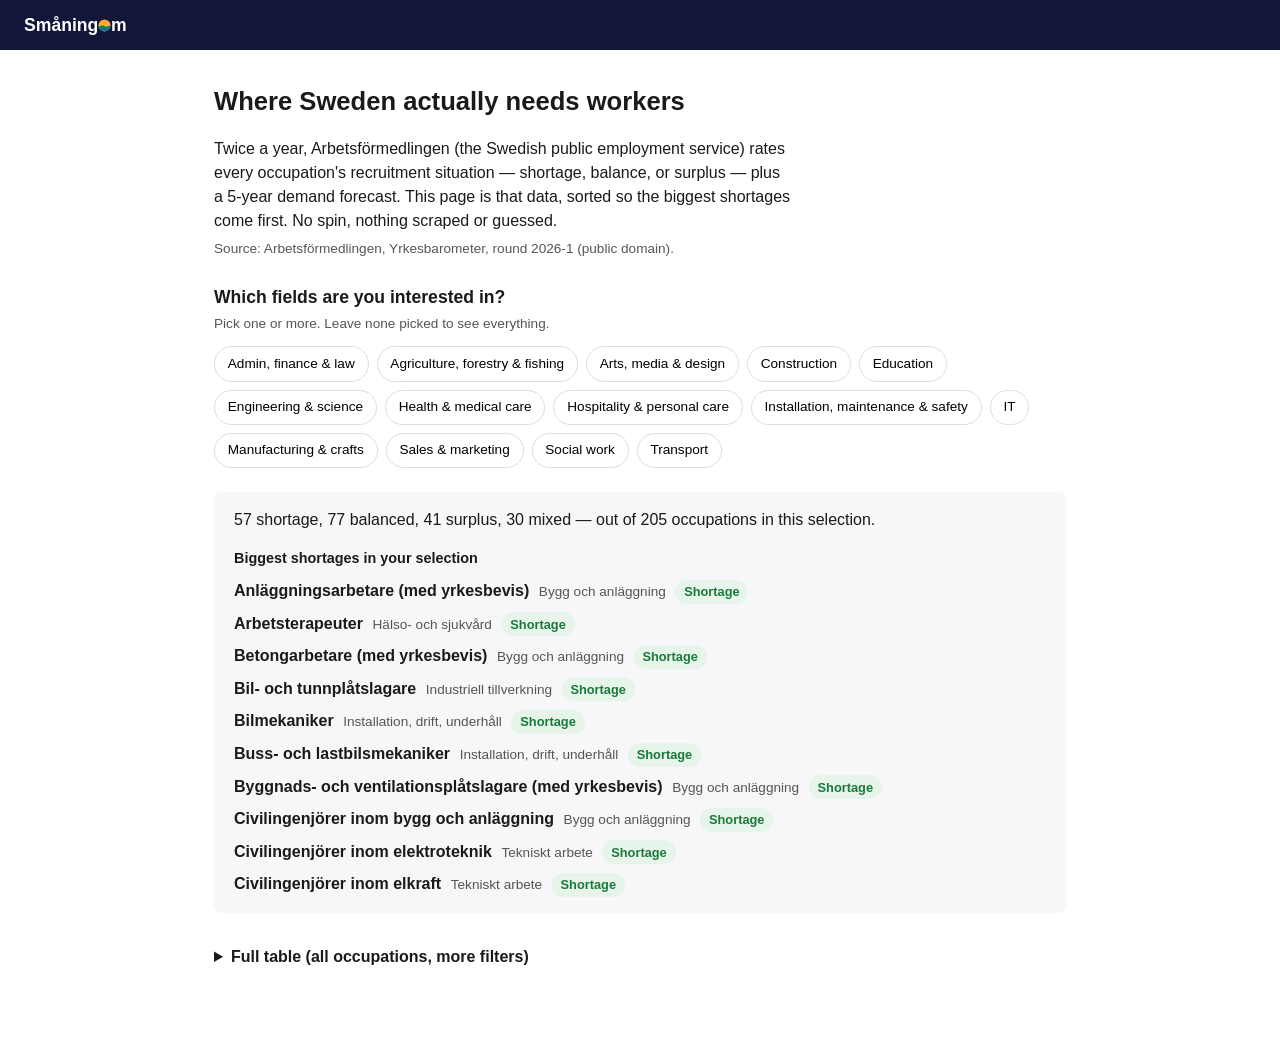
==== index.html @ 0945f6c4 "Insights view, English hover-translations, one occupation detail page Default view now: pick which o" ====
<!doctype html>
<html lang="en">
<head>
  <meta charset="utf-8" />
  <meta name="viewport" content="width=device-width, initial-scale=1" />
  <title>Småningom — Swedish job market</title>
  <meta name="description" content="Where Sweden actually has job shortages and surpluses, straight from Arbetsförmedlingen's own data." />
  <link rel="icon" href="assets/favicon.svg" type="image/svg+xml" />
  <link rel="stylesheet" href="assets/styles.css" />
</head>
<body>

  <header class="site-header">
    <span class="brand">Småning<img class="brand-o" src="assets/favicon.svg" alt="o" />m</span>
  </header>

  <main class="wrap">
    <h1>Where Sweden actually needs workers</h1>
    <p class="intro">
      Twice a year, Arbetsförmedlingen (the Swedish public employment
      service) rates every occupation's recruitment situation — shortage,
      balance, or surplus — plus a 5-year demand forecast. This page is
      that data, sorted so the biggest shortages come first. No spin,
      nothing scraped or guessed.
    </p>
    <p class="source">Source: Arbetsförmedlingen, Yrkesbarometer, round 2026-1 (public domain).</p>

    <h2>Which fields are you interested in?</h2>
    <p class="hint">Pick one or more. Leave none picked to see everything.</p>
    <div class="group-picker" id="group-picker"></div>

    <section class="insights" id="insights">
      <p class="insights-summary" id="insights-summary"></p>
      <h3>Biggest shortages in your selection</h3>
      <ol class="top-list" id="top-list"></ol>
    </section>

    <details class="advanced">
      <summary>Full table (all occupations, more filters)</summary>

      <div class="controls">
        <label>
          Area
          <select id="filter-area"><option value="">All areas</option></select>
        </label>
        <label>
          Situation
          <select id="filter-situation">
            <option value="">All</option>
            <option value="brist">Shortage</option>
            <option value="balans">Balanced</option>
            <option value="överskott">Surplus</option>
            <option value="paradox">Mixed (regional)</option>
          </select>
        </label>
        <label class="search-label">
          Search
          <input id="search" type="search" placeholder="Occupation…" />
        </label>
      </div>

      <p class="count" id="count"></p>

      <table>
        <thead>
          <tr>
            <th>Occupation</th>
            <th>Area</th>
            <th>Situation</th>
            <th>Job openings</th>
            <th>5-year trend</th>
          </tr>
        </thead>
        <tbody id="jobs-body"></tbody>
      </table>
    </details>
  </main>

  <script src="assets/jobs-data.js"></script>
  <script src="assets/jobs.js"></script>
</body>
</html>
---- assets/styles.css ----
/* Smaningom — plain styles. One page, one table, no flourishes. */

:root {
  --color-bg: #ffffff;
  --color-ink: #1a1a1a;
  --color-ink-soft: #555;
  --color-border: #ddd;
  --color-header-bg: #12163a;
  --color-shortage: #1a7a3c;
  --color-shortage-bg: #e6f4ea;
  --color-surplus: #a33;
  --color-surplus-bg: #f7e6e6;
  --color-balance-bg: #eee;
  --color-mixed: #a06a00;
  --color-mixed-bg: #f7efdb;
  --font-body: -apple-system, "Segoe UI", Roboto, Helvetica, Arial, sans-serif;
}

* {
  box-sizing: border-box;
}

body {
  margin: 0;
  font-family: var(--font-body);
  color: var(--color-ink);
  background: var(--color-bg);
  line-height: 1.5;
}

.site-header {
  background: var(--color-header-bg);
  color: #fff;
  padding: 0.75rem 1.5rem;
}

.brand {
  font-weight: bold;
  font-size: 1.1rem;
}

.brand-o {
  display: inline-block;
  width: 0.72em;
  height: 0.72em;
  border-radius: 50%;
  vertical-align: -0.05em;
}

.wrap {
  max-width: 900px;
  margin: 0 auto;
  padding: 2rem 1.5rem 4rem;
}

h1 {
  font-size: 1.6rem;
  margin: 0 0 1rem;
}

.intro {
  margin: 0 0 0.4rem;
  max-width: 65ch;
}

.source {
  margin: 0 0 1.5rem;
  font-size: 0.85rem;
  color: var(--color-ink-soft);
}

h2 {
  font-size: 1.1rem;
  margin: 0 0 0.25rem;
}

.hint {
  margin: 0 0 0.75rem;
  font-size: 0.85rem;
  color: var(--color-ink-soft);
}

.group-picker {
  display: flex;
  flex-wrap: wrap;
  gap: 0.5rem;
  margin-bottom: 1.5rem;
}

.group-btn {
  font: inherit;
  font-size: 0.85rem;
  padding: 0.4rem 0.8rem;
  border: 1px solid var(--color-border);
  border-radius: 999px;
  background: #fff;
  cursor: pointer;
}

.group-btn.is-selected {
  background: var(--color-header-bg);
  border-color: var(--color-header-bg);
  color: #fff;
}

.insights {
  padding: 1rem 1.25rem;
  margin-bottom: 2rem;
  background: #f7f7f9;
  border-radius: 8px;
}

.insights-summary {
  margin: 0 0 1rem;
}

.insights h3 {
  font-size: 0.9rem;
  margin: 0 0 0.6rem;
}

.top-list {
  margin: 0;
  padding: 0;
  list-style: none;
  display: flex;
  flex-direction: column;
  gap: 0.5rem;
}

.top-list li {
  display: flex;
  align-items: baseline;
  gap: 0.6rem;
  flex-wrap: wrap;
}

.top-name {
  font-weight: 600;
  color: inherit;
  text-decoration: none;
}

a.top-name,
a.col-name-link {
  color: inherit;
  text-decoration: none;
  border-bottom: 1px dashed var(--color-ink-soft);
}

a.top-name:hover,
a.col-name-link:hover {
  border-bottom-style: solid;
}

.top-area {
  font-size: 0.85rem;
  color: var(--color-ink-soft);
}

.advanced summary {
  cursor: pointer;
  font-weight: 600;
  margin-bottom: 1rem;
}

.subtitle {
  margin: 0 0 1rem;
  color: var(--color-ink-soft);
}

.status-row {
  margin-bottom: 2rem;
}

.prototype-note {
  font-size: 0.85rem;
  color: var(--color-ink-soft);
  background: #f7f7f9;
  padding: 0.75rem 1rem;
  border-radius: 6px;
}

main section {
  margin-bottom: 1.75rem;
}

main section h2 {
  font-size: 1rem;
}

.controls {
  display: flex;
  flex-wrap: wrap;
  gap: 1.25rem;
  margin-bottom: 0.5rem;
}

.controls label {
  display: flex;
  flex-direction: column;
  font-size: 0.8rem;
  font-weight: 600;
  gap: 0.25rem;
}

.controls select,
.controls input {
  font: inherit;
  padding: 0.35rem 0.5rem;
  border: 1px solid var(--color-border);
  border-radius: 4px;
}

.search-label {
  flex: 1;
  min-width: 180px;
}

.search-label input {
  width: 100%;
}

.count {
  font-size: 0.85rem;
  color: var(--color-ink-soft);
  margin: 1rem 0 0.5rem;
}

table {
  width: 100%;
  border-collapse: collapse;
  font-size: 0.9rem;
}

th,
td {
  text-align: left;
  padding: 0.5rem 0.6rem;
  border-bottom: 1px solid var(--color-border);
}

th {
  font-size: 0.75rem;
  text-transform: uppercase;
  letter-spacing: 0.03em;
  color: var(--color-ink-soft);
}

tbody tr:hover {
  background: #fafafa;
}

.col-area {
  color: var(--color-ink-soft);
}

.badge {
  display: inline-block;
  padding: 0.15rem 0.55rem;
  border-radius: 999px;
  font-size: 0.8rem;
  font-weight: 600;
}

.badge-brist {
  color: var(--color-shortage);
  background: var(--color-shortage-bg);
}

.badge-överskott {
  color: var(--color-surplus);
  background: var(--color-surplus-bg);
}

.badge-balans {
  color: var(--color-ink-soft);
  background: var(--color-balance-bg);
}

.badge-paradox {
  color: var(--color-mixed);
  background: var(--color-mixed-bg);
}
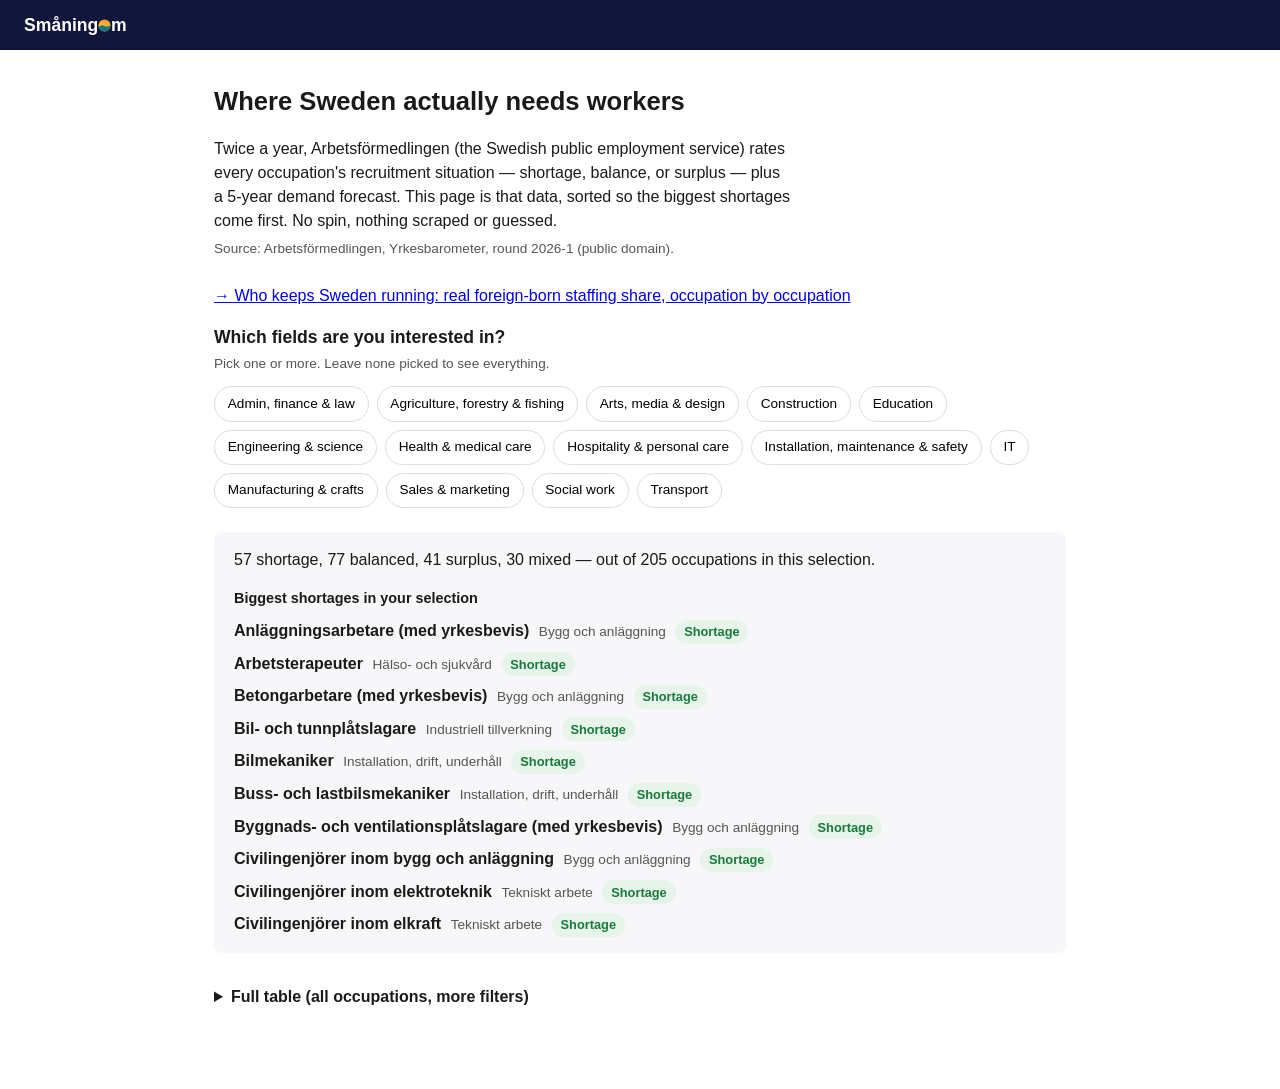
==== commit 987fa60a: "Add: who keeps Sweden running (foreign-born staffing share x shortage) Joins SKR's 2024 foreign-born" ====
--- a/index.html
+++ b/index.html
@@ -24,6 +24,7 @@
       nothing scraped or guessed.
     </p>
     <p class="source">Source: Arbetsförmedlingen, Yrkesbarometer, round 2026-1 (public domain).</p>
+    <p><a href="who-keeps-sweden-running.html">→ Who keeps Sweden running: real foreign-born staffing share, occupation by occupation</a></p>
 
     <h2>Which fields are you interested in?</h2>
     <p class="hint">Pick one or more. Leave none picked to see everything.</p>
